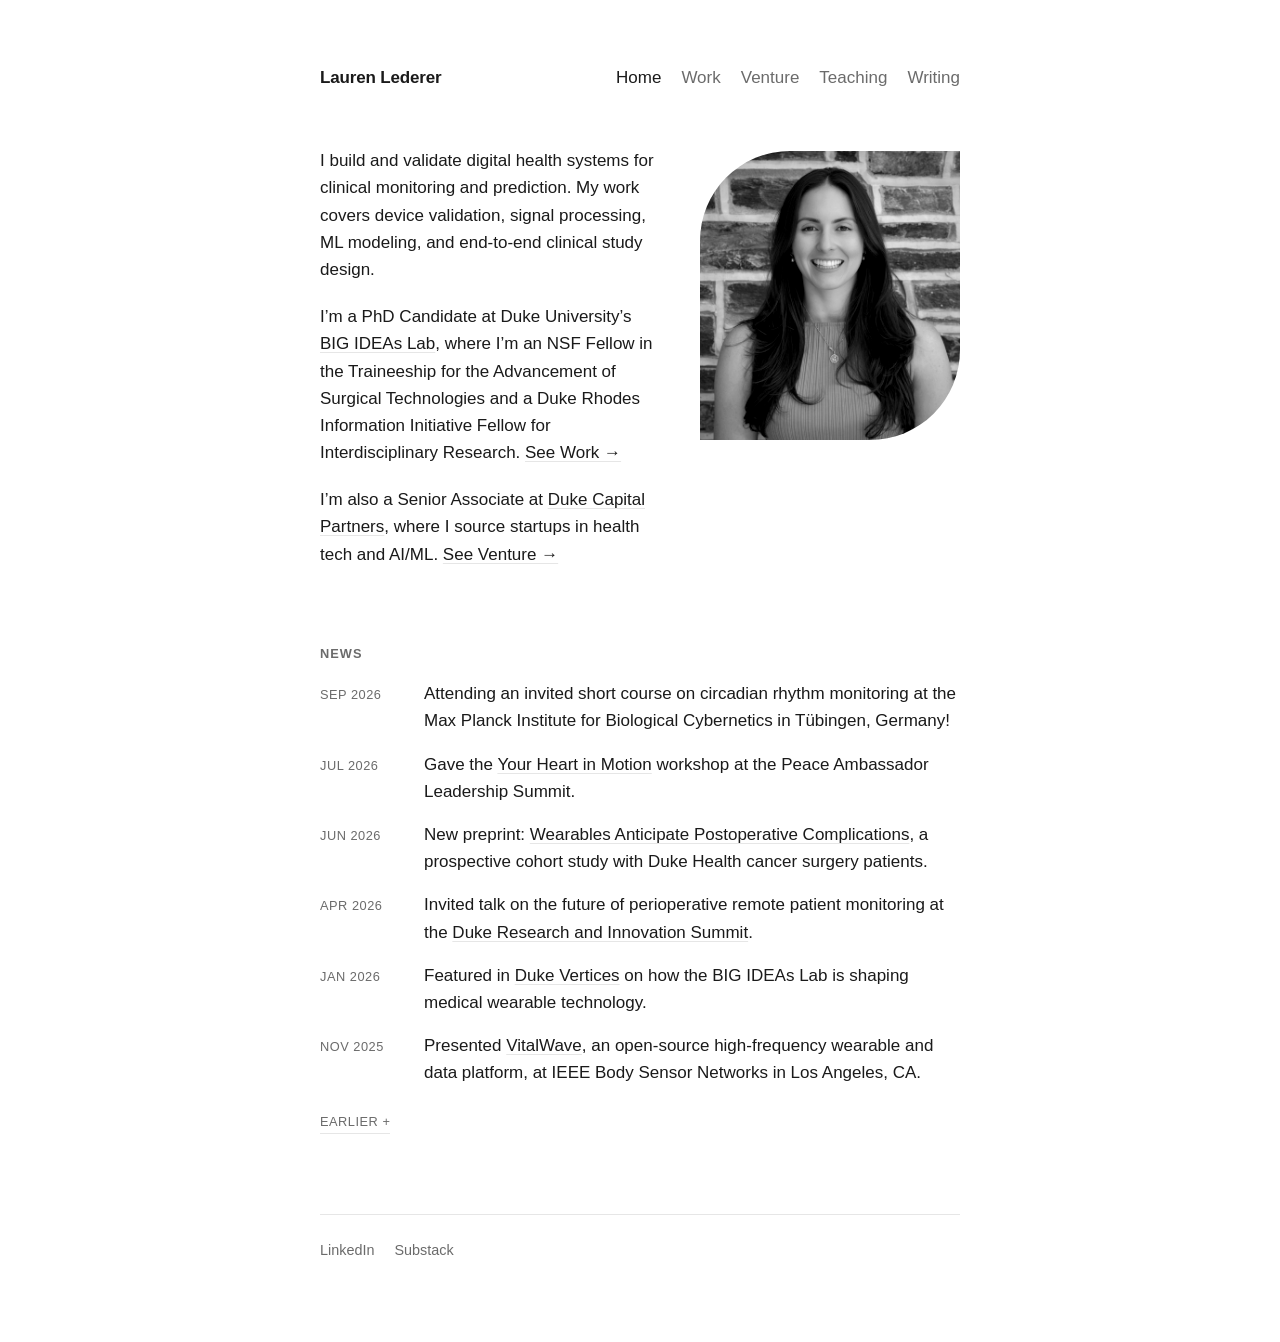
==== index.html @ ad5d155d "Initial Site" ====
<!doctype html>
<html lang="en">
<head>
  <meta charset="utf-8">
  <meta name="viewport" content="width=device-width, initial-scale=1">
  <title>Lauren Lederer</title>
  <meta name="description" content="Lauren Lederer builds and validates digital health systems for clinical monitoring and prediction. PhD candidate at Duke and Senior Associate at Duke Capital Partners.">
  <link rel="icon" href="favicon.svg" type="image/svg+xml">
  <link rel="icon" href="favicon.png" sizes="32x32" type="image/png">
  <link rel="apple-touch-icon" href="apple-touch-icon.png">
  <meta property="og:type" content="website">
  <meta property="og:site_name" content="Lauren Lederer">
  <meta property="og:title" content="Lauren Lederer">
  <meta property="og:description" content="Lauren Lederer builds and validates digital health systems for clinical monitoring and prediction. PhD candidate at Duke and Senior Associate at Duke Capital Partners.">
  <meta property="og:url" content="https://laurenlederer.com/">
  <meta property="og:image" content="https://laurenlederer.com/images/lauren-jessilyn-bw.jpg">
  <meta property="og:image:width" content="1280">
  <meta property="og:image:height" content="720">
  <meta property="og:image:alt" content="Lauren Lederer and Jessilyn Dunn examining a wearable sensor in the BIG IDEAs Lab">
  <meta name="twitter:card" content="summary_large_image">
  <link rel="stylesheet" href="style.css">
</head>
<body>
  <div class="wrap">
    <header>
      <a class="name" href="index.html">Lauren Lederer</a>
      <nav>
        <a href="index.html" aria-current="page">Home</a>
        <a href="work.html">Work</a>
        <a href="venture.html">Venture</a>
        <a href="teaching.html">Teaching</a>
        <a href="writing.html">Writing</a>
      </nav>
    </header>

    <main>
      <div class="intro">
        <figure class="portrait">
          <img src="images/lauren-bw.jpg" srcset="images/lauren-bw-small.jpg 560w, images/lauren-bw.jpg 1120w" sizes="(max-width: 600px) 50vw, 260px" width="1120" height="1400" alt="Portrait of Lauren Lederer" loading="eager">
        </figure>
        <div class="intro-text">
      <p>I build and validate digital health systems for clinical monitoring and prediction. My work covers device validation, signal processing, ML modeling, and end-to-end clinical study design.</p>

      <p>I’m a PhD Candidate at Duke University’s <a href="https://dunn.pratt.duke.edu/" target="_blank" rel="noopener">BIG IDEAs Lab</a>, where I’m an NSF Fellow in the Traineeship for the Advancement of Surgical Technologies and a Duke Rhodes Information Initiative Fellow for Interdisciplinary Research. <a href="work.html">See Work →</a></p>

      <p>I’m also a Senior Associate at <a href="https://dukecapitalpartners.duke.edu/" target="_blank" rel="noopener">Duke Capital Partners</a>, where I source startups in health tech and AI/ML. <a href="venture.html">See Venture →</a></p>
        </div>
      </div>

      <section class="news">
        <h2>News</h2>
        <ul>
          <li>
            <time datetime="2026-09">Sep 2026</time>
            <p>Attending an invited short course on circadian rhythm monitoring at the Max Planck Institute for Biological Cybernetics in Tübingen, Germany!</p>
          </li>
          <li>
            <time datetime="2026-07">Jul 2026</time>
            <p>Gave the <a href="workshop/make-your-own-digital-biomarkers.html" target="_blank" rel="noopener">Your Heart in Motion</a> workshop at the Peace Ambassador Leadership Summit.</p>
          </li>
          <li>
            <time datetime="2026-06">Jun 2026</time>
            <p>New preprint: <a href="https://www.medrxiv.org/content/10.64898/2026.06.02.26354556v1" target="_blank" rel="noopener">Wearables Anticipate Postoperative Complications</a>, a prospective cohort study with Duke Health cancer surgery patients.</p>
          </li>
          <li>
            <time datetime="2026-04">Apr 2026</time>
            <p>Invited talk on the future of perioperative remote patient monitoring at the <a href="https://research.duke.edu/events-trainings/research-and-innovation-events/" target="_blank" rel="noopener">Duke Research and Innovation Summit</a>.</p>
          </li>
          <li>
            <time datetime="2026-01">Jan 2026</time>
            <p>Featured in <a href="https://www.dukevertices.org/blog/the-big-ideas-lab-at-duke-is-shaping-the-future-of-medical-wearable-technology" target="_blank" rel="noopener">Duke Vertices</a> on how the BIG IDEAs Lab is shaping medical wearable technology.</p>
          </li>
          <li>
            <time datetime="2025-11">Nov 2025</time>
            <p>Presented <a href="https://doi.org/10.1109/bsn66969.2025.11337446" target="_blank" rel="noopener">VitalWave</a>, an open-source high-frequency wearable and data platform, at IEEE Body Sensor Networks in Los Angeles, CA.</p>
          </li>
        </ul>
        <details class="earlier">
          <summary>Earlier</summary>
          <ul>
          <li>
            <time datetime="2025-08">Aug 2025</time>
            <p>Awarded an NSF Fellowship through the Traineeship for the Advancement of Surgical Technologies.</p>
          </li>
          <li>
            <time datetime="2025-01">Jan 2025</time>
            <p>Presented research on opioid use disorder relapse and digital health at the 2025 CERSI Innovations in Regulatory Science Summit in San Francisco, CA.</p>
          </li>
          <li>
            <time datetime="2025-01">Jan 2025</time>
            <p>Passed the Biomedical Engineering preliminary exam, advancing to PhD candidacy.</p>
          </li>
          <li>
            <time datetime="2024-10">Oct 2024</time>
            <p>Two long COVID prediction papers published in <a href="https://doi.org/10.1016/j.ebiom.2024.105333" target="_blank" rel="noopener">eBioMedicine</a> and <a href="https://doi.org/10.1093/jamiaopen/ooae111" target="_blank" rel="noopener">JAMIA Open</a>.</p>
          </li>
          <li>
            <time datetime="2023-11">Nov 2023</time>
            <p>Published <a href="https://doi.org/10.2196/45103" target="_blank" rel="noopener">data quality guidance for Fitbit data in the All of Us Research Program</a> in JMIR mHealth and uHealth.</p>
          </li>
          </ul>
        </details>
      </section>
    </main>

    <footer>
      <a href="https://www.linkedin.com/in/lauren-lederer/" target="_blank" rel="noopener">LinkedIn</a>
      <a href="https://laurenlederer.substack.com/" target="_blank" rel="noopener">Substack</a>
    </footer>
  </div>
</body>
</html>
---- style.css ----
:root {
  --bg: #ffffff;
  --fg: #1a1a1a;
  --muted: #6b6b6b;
  --rule: #e6e6e6;
  --link: #1a1a1a;
  --accent: #9CD29E;
  --maxw: 640px;
}

@media (prefers-color-scheme: dark) {
  :root {
    --bg: #111111;
    --fg: #ececec;
    --muted: #9a9a9a;
    --rule: #2a2a2a;
    --link: #ececec;
  }
}

* { box-sizing: border-box; }

html { -webkit-text-size-adjust: 100%; }

body {
  margin: 0;
  padding: 0 1.25rem;
  background: var(--bg);
  color: var(--fg);
  font-family: -apple-system, BlinkMacSystemFont, "Segoe UI", Helvetica, Arial, sans-serif;
  font-size: 17px;
  line-height: 1.6;
  -webkit-font-smoothing: antialiased;
}

.wrap {
  max-width: var(--maxw);
  margin: 0 auto;
  padding: 4rem 0 5rem;
}

header {
  display: flex;
  flex-wrap: wrap;
  align-items: baseline;
  justify-content: space-between;
  gap: 0.5rem 2rem;
  margin-bottom: 3.5rem;
}

.name {
  font-weight: 600;
  text-decoration: none;
  color: var(--fg);
  letter-spacing: -0.01em;
}

nav { display: flex; flex-wrap: wrap; gap: 1.25rem; }

nav a {
  color: var(--muted);
  text-decoration: none;
}

nav a:hover, nav a[aria-current="page"] { color: var(--fg); }
nav a:hover { text-decoration: underline; text-decoration-color: var(--accent); text-underline-offset: 4px; }

h1 {
  font-size: 1.05rem;
  font-weight: 600;
  margin: 0 0 1.5rem;
  letter-spacing: -0.01em;
}

h2 {
  font-size: 0.8rem;
  font-weight: 600;
  text-transform: uppercase;
  letter-spacing: 0.08em;
  color: var(--muted);
  margin: 3rem 0 1rem;
}

section:first-of-type h2 { margin-top: 0; }

p { margin: 0 0 1.25rem; }

a {
  color: var(--link);
  text-decoration: underline;
  text-decoration-color: var(--rule);
  text-underline-offset: 3px;
  transition: text-decoration-color 0.15s;
}

a:hover { text-decoration-color: var(--accent); }

ul { list-style: none; padding: 0; margin: 0; }

.items li {
  padding: 1.25rem 0;
  border-top: 1px solid var(--rule);
}

.items li:last-child { border-bottom: 1px solid var(--rule); }

.items .title { font-weight: 600; margin: 0 0 0.15rem; }

.items .meta {
  color: var(--muted);
  font-size: 0.9rem;
  margin: 0 0 0.5rem;
}

.items p:last-child { margin-bottom: 0; }

.refs {
  display: inline-flex;
  flex-wrap: wrap;
  gap: 0.75rem;
  margin-top: 0.5rem;
  font-size: 0.9rem;
}

.refs a { color: var(--muted); }

.refs a:hover { color: var(--fg); text-decoration-color: var(--accent); }

footer {
  margin-top: 5rem;
  padding-top: 1.5rem;
  border-top: 1px solid var(--rule);
  display: flex;
  flex-wrap: wrap;
  gap: 1.25rem;
  font-size: 0.9rem;
  color: var(--muted);
}

footer a { color: var(--muted); text-decoration: none; }

footer a:hover { color: var(--fg); text-decoration: underline; text-decoration-color: var(--accent); text-underline-offset: 4px; }

.muted { color: var(--muted); }

@media (max-width: 480px) {
  body { font-size: 16px; }
  .wrap { padding: 2.5rem 0 4rem; }
  header { margin-bottom: 2.5rem; }
}

/* Home portrait */
.intro {
  display: grid;
  grid-template-columns: 1fr 260px;
  gap: 2.5rem;
  align-items: start;
}

.intro-text { order: 1; }
.portrait { order: 2; margin: 0.25rem 0 0; }

.portrait img {
  display: block;
  width: 100%;
  height: auto;
  aspect-ratio: 0.9;
  object-fit: cover;
  object-position: center 30%;
  filter: grayscale(1) contrast(1.06);
  border-radius: 90px 0 90px 0;
}

@media (max-width: 600px) {
  .portrait img { border-radius: 64px 0 64px 0; }
}

@media (max-width: 600px) {
  .intro { grid-template-columns: 1fr; gap: 1.5rem; }
  .portrait { order: 1; width: 55%; max-width: 240px; }
  .intro-text { order: 2; }
}

/* Inline photo */
.photo { margin: 2.5rem 0 3rem; }

.photo img {
  display: block;
  width: 100%;
  height: auto;
  filter: grayscale(1) contrast(1.06);
  border-radius: 48px 0 48px 0;
}

.photo figcaption {
  margin-top: 0.6rem;
  font-size: 0.85rem;
  color: var(--muted);
}

@media (max-width: 600px) {
  .photo img { border-radius: 32px 0 32px 0; }
}

/* Project filters */
.filters {
  display: flex;
  flex-wrap: wrap;
  gap: 0.5rem;
  margin-bottom: 1.5rem;
}

.filters button {
  font: inherit;
  font-size: 0.85rem;
  padding: 0.3rem 0.75rem;
  border: 1px solid var(--rule);
  border-radius: 999px;
  background: transparent;
  color: var(--muted);
  cursor: pointer;
  transition: color 0.15s, border-color 0.15s, background 0.15s;
}

.filters button:hover { color: var(--fg); border-color: var(--accent); }

.filters button[aria-pressed="true"] {
  background: var(--accent);
  border-color: var(--accent);
  color: #1a1a1a;
}

.projects .project {
  padding: 1.5rem 0;
  border-top: 1px solid var(--rule);
}

.projects .project:last-child { border-bottom: 1px solid var(--rule); }

.project .title { font-weight: 600; margin: 0 0 0.15rem; }

.project .meta {
  color: var(--muted);
  font-size: 0.9rem;
  margin: 0 0 0.6rem;
}

.project > p:not(.title):not(.meta) { margin-bottom: 0.75rem; }

.tags {
  display: flex;
  flex-wrap: wrap;
  gap: 0.4rem;
  margin: 0 0 0.6rem;
}

.tags li {
  font-size: 0.75rem;
  letter-spacing: 0.02em;
  color: var(--muted);
  border: 1px solid var(--rule);
  border-radius: 4px;
  padding: 0.1rem 0.45rem;
  cursor: pointer;
}

.tags li:hover { color: var(--fg); border-color: var(--accent); }

.project .refs { margin-top: 0; }

.empty { padding: 1.5rem 0; }

/* News */
.news { margin-top: 3.5rem; }

.news ul { display: grid; gap: 1rem; }

.news li {
  display: grid;
  grid-template-columns: 5.5rem 1fr;
  gap: 1rem;
  align-items: baseline;
}

.news time {
  font-size: 0.8rem;
  letter-spacing: 0.04em;
  text-transform: uppercase;
  color: var(--muted);
  white-space: nowrap;
}

.news p { margin: 0; }

@media (max-width: 480px) {
  .news li { grid-template-columns: 1fr; gap: 0.15rem; }
}

.earlier { margin-top: 1.25rem; }

.earlier summary {
  display: inline-block;
  cursor: pointer;
  font-size: 0.8rem;
  letter-spacing: 0.04em;
  text-transform: uppercase;
  color: var(--muted);
  list-style: none;
  border-bottom: 1px solid var(--rule);
  padding-bottom: 1px;
}

.earlier summary::-webkit-details-marker { display: none; }

.earlier summary::after { content: " +"; }
.earlier[open] summary::after { content: " –"; }

.earlier summary:hover { color: var(--fg); border-color: var(--accent); }

.earlier ul { margin-top: 1rem; }
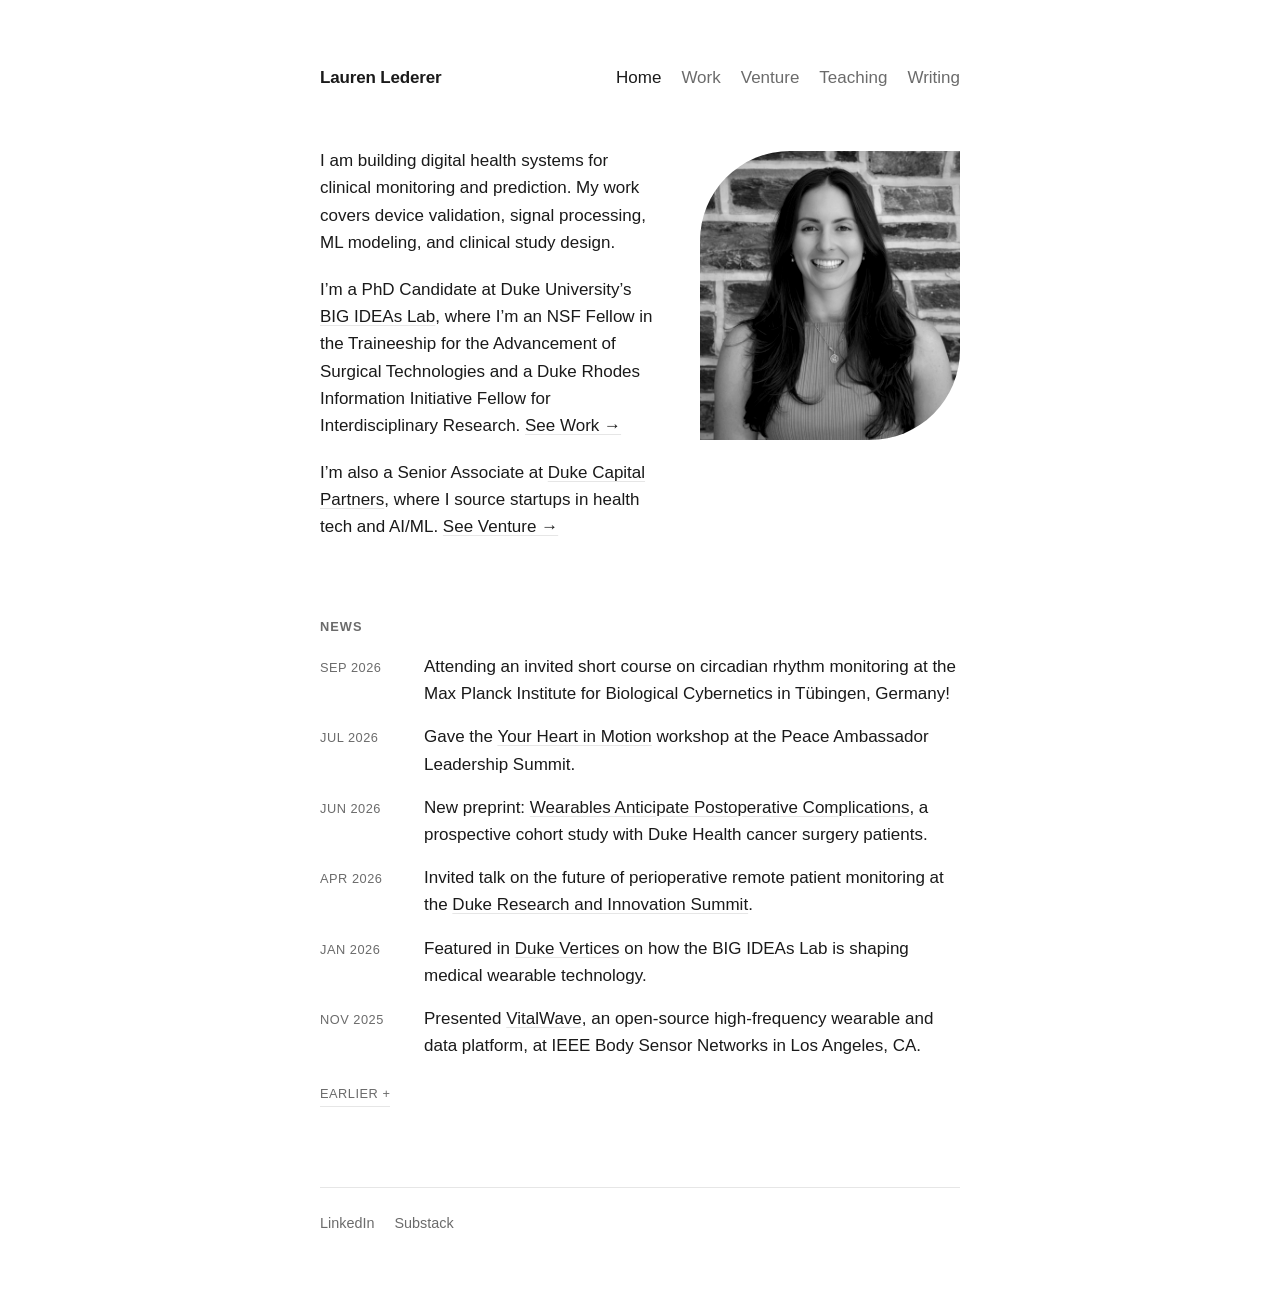
==== commit 85a0adbc: "about" ====
--- a/index.html
+++ b/index.html
@@ -39,7 +39,7 @@
           <img src="images/lauren-bw.jpg" srcset="images/lauren-bw-small.jpg 560w, images/lauren-bw.jpg 1120w" sizes="(max-width: 600px) 50vw, 260px" width="1120" height="1400" alt="Portrait of Lauren Lederer" loading="eager">
         </figure>
         <div class="intro-text">
-      <p>I build and validate digital health systems for clinical monitoring and prediction. My work covers device validation, signal processing, ML modeling, and end-to-end clinical study design.</p>
+      <p>I am building digital health systems for clinical monitoring and prediction. My work covers device validation, signal processing, ML modeling, and clinical study design.</p>
 
       <p>I’m a PhD Candidate at Duke University’s <a href="https://dunn.pratt.duke.edu/" target="_blank" rel="noopener">BIG IDEAs Lab</a>, where I’m an NSF Fellow in the Traineeship for the Advancement of Surgical Technologies and a Duke Rhodes Information Initiative Fellow for Interdisciplinary Research. <a href="work.html">See Work →</a></p>
 
--- a/style.css
+++ b/style.css
@@ -318,3 +318,50 @@
 .earlier summary:hover { color: var(--fg); border-color: var(--accent); }
 
 .earlier ul { margin-top: 1rem; }
+
+/* Substack embed */
+.subscribe { margin: 0 0 2.5rem; }
+
+.subscribe iframe {
+  display: block;
+  width: 100%;
+  max-width: 480px;
+  height: 320px;
+  border: 1px solid var(--rule);
+  border-radius: 24px 0 24px 0;
+  background: #fff;
+}
+
+/* Substack posts */
+.posts .post {
+  display: grid;
+  grid-template-columns: 140px 1fr;
+  gap: 1.5rem;
+  align-items: start;
+  padding: 1.5rem 0;
+  border-top: 1px solid var(--rule);
+}
+
+.posts .post:last-child { border-bottom: 1px solid var(--rule); }
+
+.post-image { display: block; }
+
+.post-image img {
+  display: block;
+  width: 100%;
+  height: auto;
+  aspect-ratio: 4 / 5;
+  object-fit: cover;
+  object-position: center 60%;
+  filter: grayscale(1);
+  border-radius: 28px 0 28px 0;
+}
+
+.post-text .title { font-weight: 600; margin: 0 0 0.5rem; }
+.post-text p { margin: 0 0 0.5rem; }
+.post-text .meta { color: var(--muted); font-size: 0.9rem; margin: 0; }
+
+@media (max-width: 480px) {
+  .posts .post { grid-template-columns: 1fr; gap: 1rem; }
+  .post-image { width: 55%; max-width: 200px; }
+}
